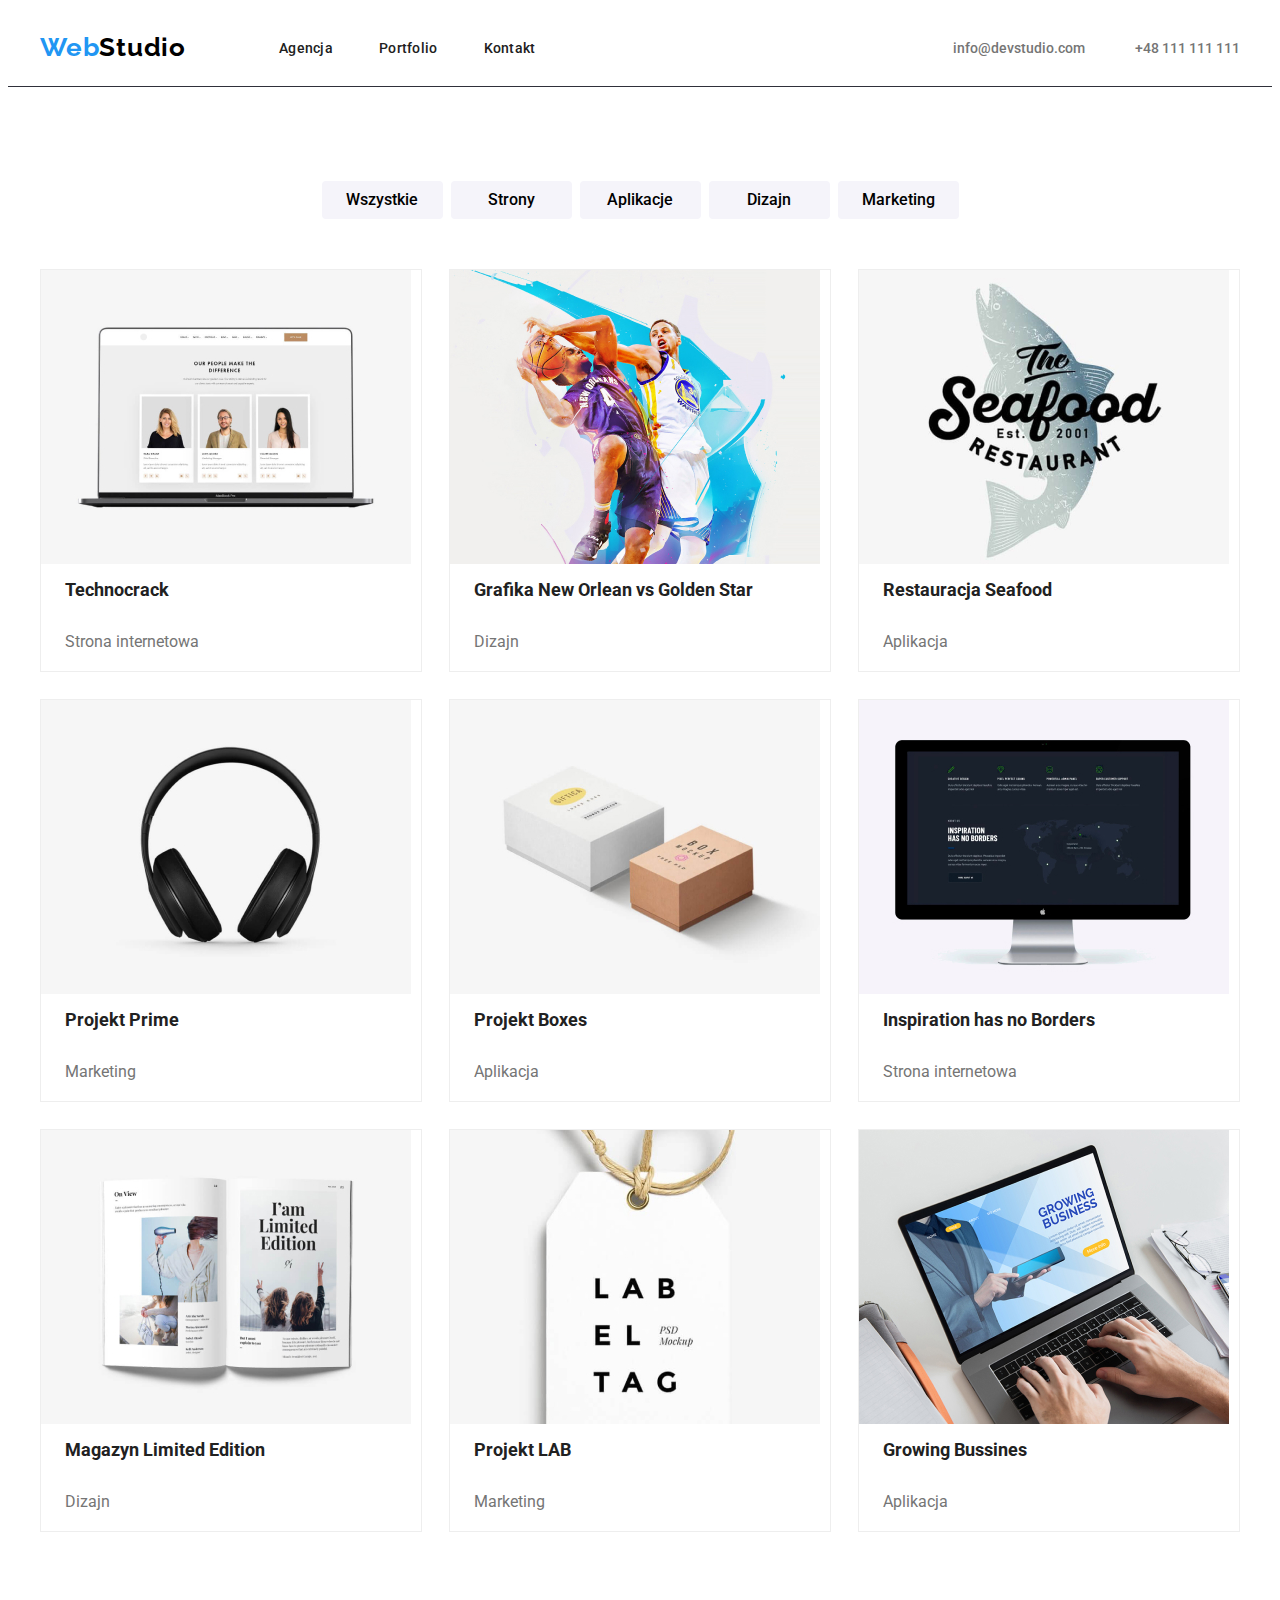
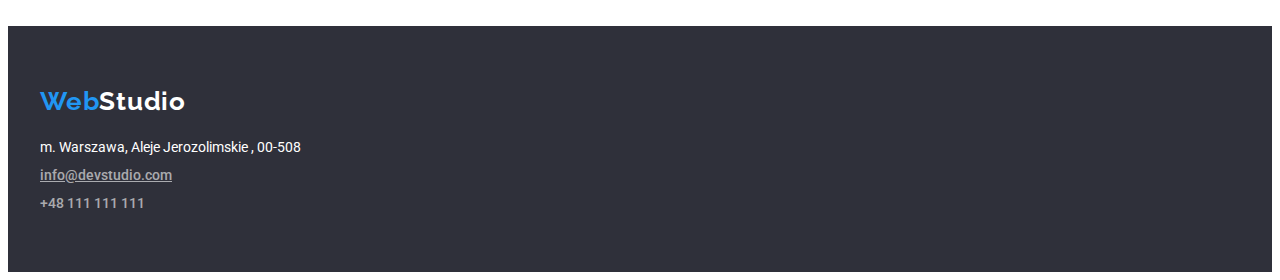
==== portfolio.html @ c71b0343 "init" ====
<!DOCTYPE html>
<html lang="pl">
    <head>
        <meta charset="UTF-8" />
        <meta http-equiv="X-UA-Compatible" content="IE=edge" />
        <meta name="viewport" content="width=device-width, initial-scale=1.0" />
        <link
            rel="stylesheet"
            href="https://cdnjs.cloudflare.com/ajax/libs/modern-normalize/1.1.0/modern-normalize.min.css"
            integrity="sha512-wpPYUAdjBVSE4KJnH1VR1HeZfpl1ub8YT/NKx4PuQ5NmX2tKuGu6U/JRp5y+Y8XG2tV+wKQpNHVUX03MfMFn9Q=="
            crossorigin="anonymous"
            referrerpolicy="no-referrer"
        />
        <link rel="stylesheet" href="./css/styles.css" />
        <link rel="preconnect" href="https://fonts.googleapis.com" />
        <link rel="preconnect" href="https://fonts.gstatic.com" crossorigin />
        <link
            href="https://fonts.googleapis.com/css2?family=Raleway:wght@700&family=Roboto:wght@400;500;700;900&display=swap"
            rel="stylesheet"
        />

        <title>Portfolio</title>
    </head>
    <body>
        <header class="header-wrapper">
            <div class="container">
                <nav>
                    <a class="logo" href="index.html"
                        ><span>Web</span
                        ><span class="logo-black">Studio</span></a
                    >
                    <ul class="navigation-list">
                        <li>
                            <a href="#">Agencja</a>
                        </li>
                        <li>
                            <a href="portfolio.html">Portfolio</a>
                        </li>
                        <li>
                            <a href="#">Kontakt</a>
                        </li>
                    </ul>
                </nav>
                <ul class="header-contact-list">
                    <li>
                        <a href="mailto:info@devstudio.com"
                            >info@devstudio.com</a
                        >
                    </li>
                    <li>
                        <a href="tel:48111111111">+48 111 111 111</a>
                    </li>
                </ul>
            </div>
        </header>
        <main class="section">
            <div class="container">
                <!--BUTTONS-->
                <ul class="category-selection">
                    <li>
                        <button class="category-select" type="button">
                            Wszystkie
                        </button>
                    </li>
                    <li>
                        <button class="category-select" type="button">
                            Strony
                        </button>
                    </li>
                    <li>
                        <button class="category-select" type="button">
                            Aplikacje
                        </button>
                    </li>
                    <li>
                        <button class="category-select" type="button">
                            Dizajn
                        </button>
                    </li>
                    <li>
                        <button class="category-select" type="button">
                            Marketing
                        </button>
                    </li>
                </ul>
                <!--CATEGORY/GALLERY-->
                <ul class="img-section-list">
                    <li class="img-item">
                        <img
                            src="img/website.jpg"
                            alt="Website project"
                            width="370"
                            height="294"
                        />
                        <span class="img-title">Technocrack</span>
                        <span class="img-description">Strona internetowa</span>
                    </li>
                    <li class="img-item">
                        <img
                            src="img/basketdesign.jpg"
                            alt="basketball match"
                            width="370"
                            height="294"
                        />
                        <span class="img-title"
                            >Grafika New Orlean vs Golden Star</span
                        >
                        <span class="img-description">Dizajn</span>
                    </li>
                    <li class="img-item">
                        <img
                            src="img/seafood.jpg"
                            alt="Seafood restaurant logo"
                            width="370"
                            height="294"
                        />
                        <span class="img-title">Restauracja Seafood</span>
                        <span class="img-description">Aplikacja</span>
                    </li>
                    <li class="img-item">
                        <img
                            src="img/headset.jpg"
                            alt="black headset"
                            width="370"
                            height="294"
                        />
                        <span class="img-title">Projekt Prime</span>
                        <span class="img-description">Marketing</span>
                    </li>
                    <li class="img-item">
                        <img
                            src="img/boxes.jpg"
                            alt="Two boxes"
                            width="370"
                            height="294"
                        />
                        <span class="img-title">Projekt Boxes</span>
                        <span class="img-description">Aplikacja</span>
                    </li>
                    <li class="img-item">
                        <img
                            src="img/websitemonitor.jpg"
                            alt="Website on monitor"
                            width="370"
                            height="294"
                        />
                        <span class="img-title"
                            >Inspiration has no Borders</span
                        >
                        <span class="img-description">Strona internetowa</span>
                    </li>
                    <li class="img-item">
                        <img
                            src="img/bookdesign.jpg"
                            alt="Book design"
                            width="370"
                            height="294"
                        />
                        <span class="img-title">Magazyn Limited Edition</span>
                        <span class="img-description">Dizajn</span>
                    </li>
                    <li class="img-item">
                        <img
                            src="img/label.jpg"
                            alt="White label"
                            width="370"
                            height="294"
                        />
                        <span class="img-title">Projekt LAB</span>
                        <span class="img-description">Marketing</span>
                    </li>
                    <li class="img-item">
                        <img
                            src="img/laptopapp.jpg"
                            alt="Application on laptop"
                            width="370"
                            height="294"
                        />
                        <span class="img-title">Growing Bussines</span>
                        <span class="img-description">Aplikacja</span>
                    </li>
                </ul>
            </div>
        </main>
        <!--FOOTER-->
        <footer class="footer-wrapper dark-bg">
            <div class="container">
                <a class="logo" href="./index.html"
                    ><span>Web</span><span class="logo-white">Studio</span></a
                >
                <address>
                    <ul class="contact-list-footer">
                        <li>
                            <a
                                class="contact-item-address"
                                href="https://goo.gl/maps/UKCzapCsmyYEoZtA6"
                                target="_blank"
                                >m. Warszawa, Aleje Jerozolimskie , 00-508</a
                            >
                        </li>
                        <li>
                            <a
                                class="footer-contact-item mail-underline"
                                href="mailto:info@devstudio.com"
                                >info@devstudio.com</a
                            >
                        </li>
                        <li>
                            <a
                                class="footer-contact-item"
                                href="tel:48111111111"
                                >+48 111 111 111</a
                            >
                        </li>
                    </ul>
                </address>
            </div>
        </footer>
    </body>
</html>
---- css/styles.css ----
:root {
    --grey-background: #212121;
    --white-background: #ffffff;
    --blue-text: #2196f3;
    --light-grey: #757575;
    --footer-grey: #2f303a;
    --logo-black: #000;
    --footer-contact-grey: rgba(255, 255, 255, 0.6);
    --button-background: #f5f4fa;
}
ul,
p,
h1,
h2,
h3,
h4 {
    margin: 0;
    padding: 0;
}
a {
    text-decoration: none;
}

ul {
    list-style: none;
}
body {
    font-family: 'Roboto', sans-serif;
}

.header-wrapper {
    display: flex;
    align-items: center;
    padding: 24px 0px 24px;
    border-bottom: var(--footer-grey) solid 0.01px;
}
.header-wrapper > .container {
    display: flex;
    justify-content: space-between;
}
.header-wrapper > .container > nav {
    display: flex;
    align-items: center;
    gap: 93px;
}
.header-wrapper > .container > nav > .navigation-list {
    display: flex;
    align-items: center;
    gap: 46px;
}
.header-wrapper > .container > .header-contact-list {
    display: flex;
    gap: 50px;
    align-items: center;
}
.container {
    width: 1200px;
    margin: 0 auto;
    padding: 0 15px;
}
.section {
    padding: 94px 0;
}
.top-header {
    display: flex;
    flex-direction: row;
    margin: 0px;
    border-bottom: #ececec;
    max-width: 1600px;
    max-height: 80px;
}

.navigation-list > li > a {
    color: var(--grey-background);
    text-decoration: none;
    font-weight: 500;
    font-size: 14px;
    line-height: 1.14;
    letter-spacing: 0.02em;
}
.navigation-list li a:hover,
.navigation-list li a:focus {
    color: var(--blue-text);
    cursor: pointer;
}
.header-contact-list li a {
    color: var(--light-grey);
    font-weight: 500;
    font-size: 14px;
    line-height: 1.14;
    font-style: normal;
}
.header-contact-list li a:hover,
.header-contact-list li a:focus {
    color: var(--blue-text);
}
.logo-black {
    color: var(--logo-black);
}
.logo-white {
    color: var(--white-background);
}
.logo {
    color: var(--blue-text);
    text-decoration: none;
    font-family: 'Raleway', sans-serif;
    font-weight: 700;
    font-size: 26px;
    line-height: 1.17;
    letter-spacing: 0.03em;
}
.dark-bg {
    background-color: var(--footer-grey);
}
.service > .container {
    display: flex;
    flex-direction: column;
    justify-content: center;
    align-items: center;
    gap: 30px;
}
.service h1 {
    color: var(--white-background);
    font-weight: 900;
    font-size: 44px;
    line-height: 1.36;
    text-align: center;
    padding: 200px;
    letter-spacing: 0.06em;
    font-style: normal;
    margin-top: 106px;
    padding: 0 252px;
}
.service button {
    color: var(--white-background);
    background-color: var(--blue-text);
    font-weight: 700;
    font-size: 16px;
    line-height: 1.87;
    width: 200px;
    height: 50px;
    box-shadow: 0px 4px 4px rgba(0, 0, 0, 0.15);
    border-radius: 4px;
    outline: none;
    border: none;
    cursor: pointer;
    margin-bottom: 106px;
}
.category-selection {
    color: var(--grey-background);
    display: flex;
    justify-content: center;
    padding-bottom: 50px;
    gap: 8px;
}
.category-select {
    background-color: var(--button-background);
    outline: none;
    border: none;
    border-radius: 4px;
    font-family: 'Roboto';
    font-weight: 500;
    font-size: 16px;
    line-height: 1.62;
    width: 121px;
    height: 38px;
}
.category-select:hover,
.category-select:focus {
    color: var(--white-background);
    background-color: var(--blue-text);
    box-shadow: 0px 3px 1px rgba(0, 0, 0, 0.1), 0px 1px 2px rgba(0, 0, 0, 0.08),
        0px 2px 2px rgba(0, 0, 0, 0.12);
    cursor: pointer;
}
.contact-list {
    list-style: none;
    display: flex;
    gap: 50px;
}
.contact-item {
    color: var(--light-grey);
    text-decoration: none;
    font-weight: 500;
    font-size: 14px;
    line-height: 1.14;
    font-style: normal;
}
.contact-item:hover,
.contact-item:focus {
    color: var(--blue-text);
}
.articles-list {
    list-style: none;
    gap: 30px;
    letter-spacing: 0.03em;
    display: flex;
    margin: 0px;
}
.articles-list h4 {
    color: var(--grey-background);
    font-weight: 700;
    font-size: 14px;
    line-height: 1.14;
}
.articles-list p {
    color: var(--light-grey);
    font-size: 14px;
    line-height: 1.71;
}
.jobs {
    margin-top: -94px;
}
.jobs > h2 {
    font-size: 36px;
    text-align: center;
}
.job-list {
    list-style: none;
    gap: 30px;
    white-space: pre-wrap;
    display: flex;
}
.team {
    background-color: #f5f4fa;
}
.team > h2 {
    font-size: 36px;
    text-align: center;
    padding-bottom: 50px;
}
.team-list {
    gap: 30px;
    display: flex;
    margin: 0 auto;
}
.team-list li {
    background: var(--white-background);
    box-shadow: 0px 1px 3px rgba(0, 0, 0, 0.12), 0px 1px 1px rgba(0, 0, 0, 0.14),
        0px 2px 1px rgba(0, 0, 0, 0.2);
    border-radius: 0px 0px 4px 4px;
    text-align: center;
}
.team-list span {
    display: block;
    margin: 20px;
}
.img-section-list {
    display: flex;
    flex-wrap: wrap;
    gap: 27px;
}
.img-section-list li {
    background: #ffffff;
    border: 1px solid #eeeeee;
}
.img-item {
    flex-basis: calc((100% - 60px) / 3);
}
.img-item span {
    display: block;
    padding: 4px 24px 20px;
}
.img-title {
    color: var(--grey-background);
    font-weight: 700;
    font-size: 18px;
    line-height: 2;
}
.img-description {
    color: var(--light-grey);
}

.contact-list-footer {
    display: flex;
    flex-direction: column;
    gap: 9px;
}

.contact-item-address {
    color: var(--white-background);
    text-decoration: none;
    font-size: 14px;
}
.footer-wrapper {
    padding: 60px 0;
}
.footer-wrapper > .container {
    display: flex;
    flex-direction: column;
    gap: 20px;
}
.footer-wrapper > .container > address {
    font-style: normal;
}
.footer-contact-item {
    color: var(--footer-contact-grey);
    text-decoration: none;
    font-weight: 500;
    font-size: 14px;
    line-height: 1.14;
    font-style: normal;
}
.footer-contact-item:hover,
.footer-contact-item:focus {
    color: var(--blue-text);
}
.mail-underline {
    text-decoration: underline;
}
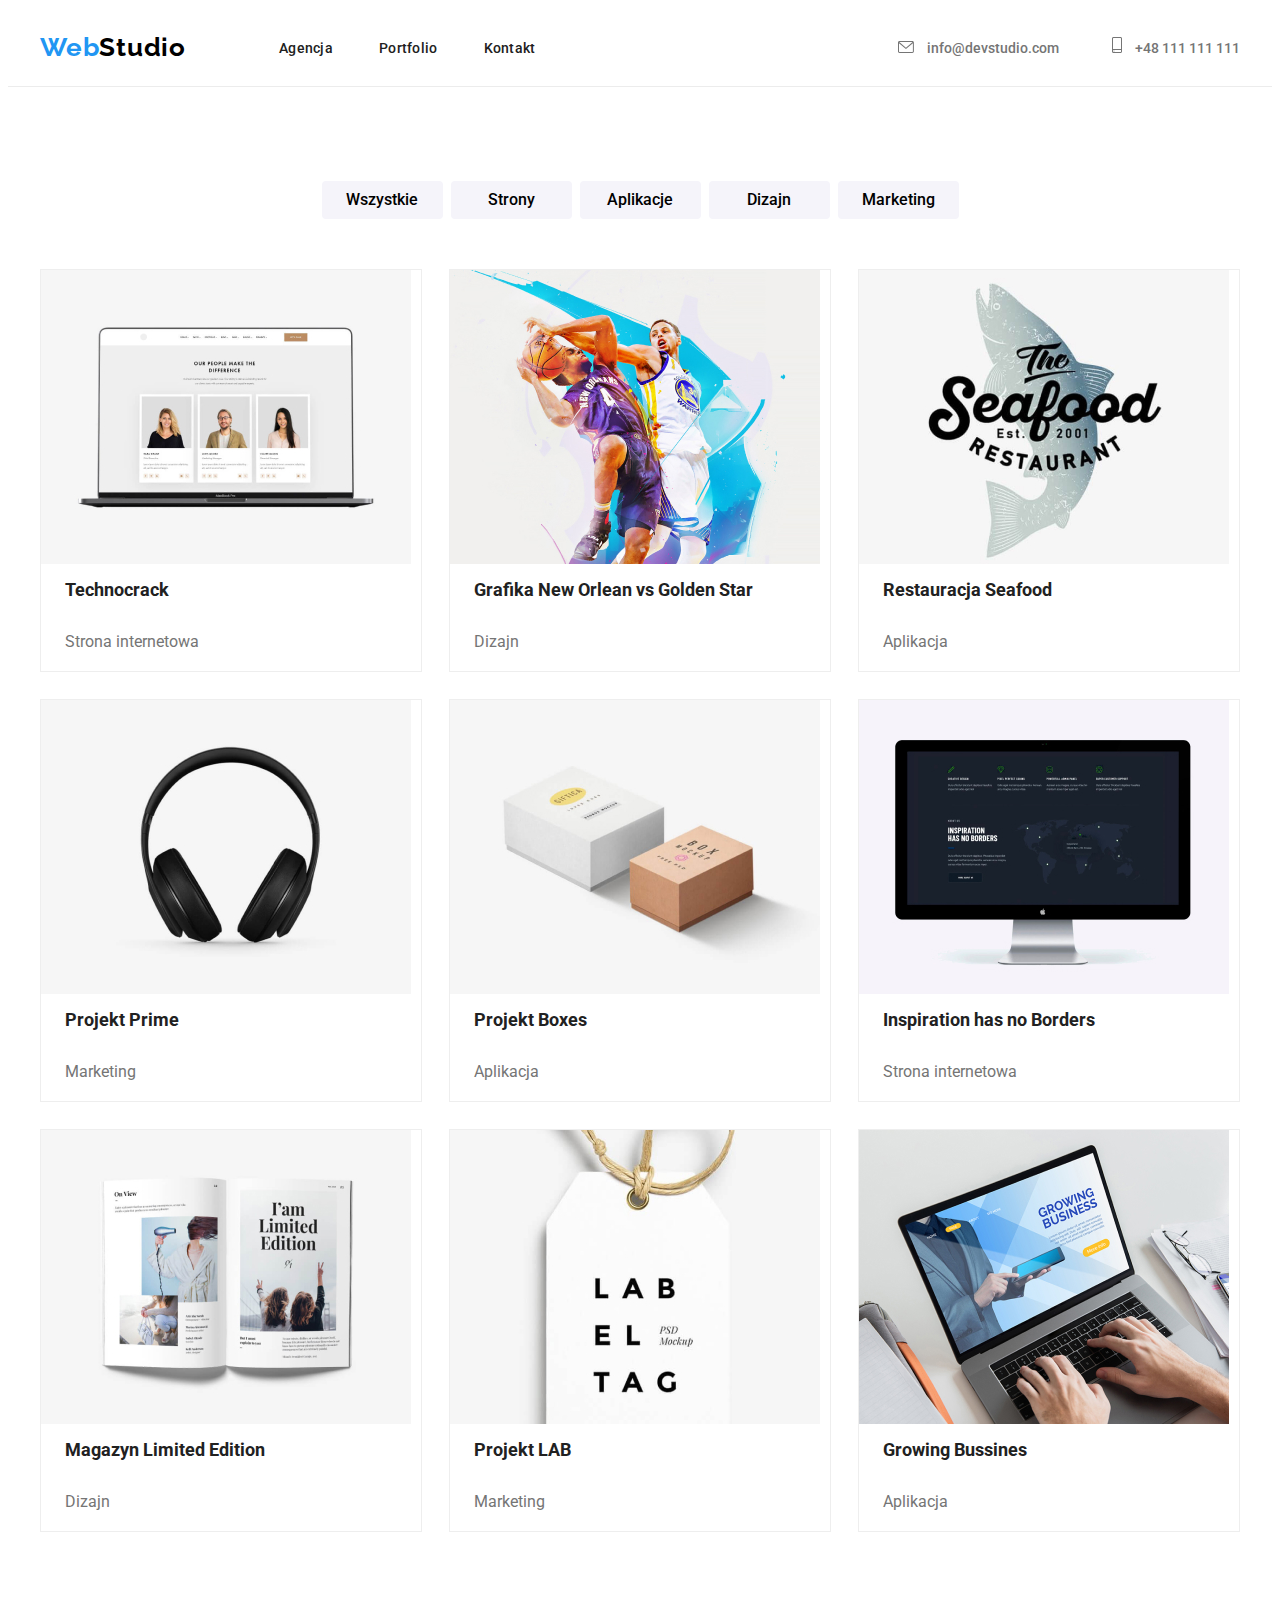
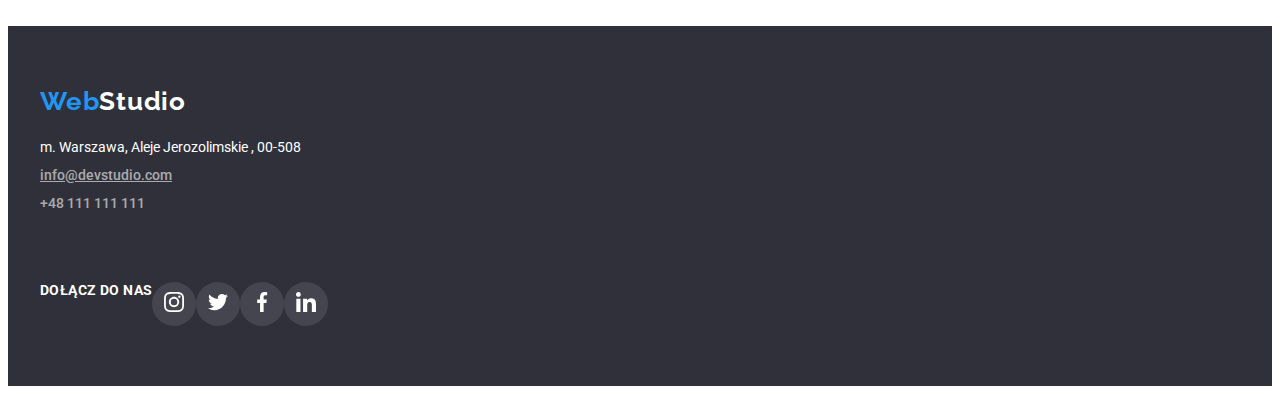
==== commit df1ded7b: "update 10.12.22" ====
--- a/portfolio.html
+++ b/portfolio.html
@@ -43,12 +43,24 @@
                 </nav>
                 <ul class="header-contact-list">
                     <li>
-                        <a href="mailto:info@devstudio.com"
-                            >info@devstudio.com</a
+                        <a href="mailto:info@devstudio.com">
+                            <svg width="16px" height="12px">
+                                <use
+                                    class="mail-icon"
+                                    href="./img/icons.svg#icon-mail"
+                                ></use>
+                            </svg>
+                            info@devstudio.com
+                        </a>
+                    </li>
+                    <li>
+                        <a href="tel:48111111111">
+                            <svg width="16px" height="16px">
+                                <use
+                                    href="./img/icons.svg#icon-smartphone"
+                                ></use></svg
+                            >+48 111 111 111</a
                         >
-                    </li>
-                    <li>
-                        <a href="tel:48111111111">+48 111 111 111</a>
                     </li>
                 </ul>
             </div>
@@ -213,6 +225,41 @@
                             >
                         </li>
                     </ul>
+                    <ul class="social-footer">
+                        <h2>Dołącz do nas</h2>
+                        <li>
+                            <a href="https://www.instagram.com/">
+                                <svg class="team-social-icon">
+                                    <use
+                                        href="img/icons.svg#icon-instagram"
+                                    ></use></svg
+                            ></a>
+                        </li>
+                        <li>
+                            <a href="https://twitter.com/">
+                                <svg>
+                                    <use
+                                        href="img/icons.svg#icon-twitter"
+                                    ></use></svg
+                            ></a>
+                        </li>
+                        <li>
+                            <a href="https://www.facebook.com/">
+                                <svg>
+                                    <use
+                                        href="img/icons.svg#icon-facebook"
+                                    ></use></svg
+                            ></a>
+                        </li>
+                        <li>
+                            <a href="https://www.linkedin.com/">
+                                <svg class="team-social-icon">
+                                    <use
+                                        href="img/icons.svg#icon-linkedin"
+                                    ></use></svg
+                            ></a>
+                        </li>
+                    </ul>
                 </address>
             </div>
         </footer>
--- a/css/styles.css
+++ b/css/styles.css
@@ -32,7 +32,8 @@
     display: flex;
     align-items: center;
     padding: 24px 0px 24px;
-    border-bottom: var(--footer-grey) solid 0.01px;
+    border-bottom:rgba(236, 236, 236, 1);
+    border-bottom: 1px solid #ececec;
 }
 .header-wrapper > .container {
     display: flex;
@@ -53,11 +54,13 @@
     gap: 50px;
     align-items: center;
 }
+
 .container {
     width: 1200px;
     margin: 0 auto;
     padding: 0 15px;
 }
+
 .section {
     padding: 94px 0;
 }
@@ -94,6 +97,13 @@
 .header-contact-list li a:focus {
     color: var(--blue-text);
 }
+.header-contact-list li a:hover > svg {
+    fill: var(--blue-text);
+}
+.header-contact-list svg {
+    fill: var(--light-grey);
+    margin-right: 10px;
+}
 .logo-black {
     color: var(--logo-black);
 }
@@ -108,6 +118,9 @@
     font-size: 26px;
     line-height: 1.17;
     letter-spacing: 0.03em;
+}
+.main-bg {
+    background-image: url(../img/Img.jpg);
 }
 .dark-bg {
     background-color: var(--footer-grey);
@@ -190,18 +203,32 @@
 .contact-item:focus {
     color: var(--blue-text);
 }
+
+.articles-list span {
+    width: 65.32px;
+    height: 70px;
+    display: flex;
+    margin-bottom: 55px;
+    gap: 30px;
+    justify-content: center;
+    align-items: center;
+    margin-left: 100px;
+    margin-right: 100px;
+}
 .articles-list {
     list-style: none;
     gap: 30px;
     letter-spacing: 0.03em;
     display: flex;
-    margin: 0px;
+    margin: 30px 0px;
 }
 .articles-list h4 {
     color: var(--grey-background);
     font-weight: 700;
     font-size: 14px;
     line-height: 1.14;
+    margin-top: 30px;
+    margin-bottom: 10px;
 }
 .articles-list p {
     color: var(--light-grey);
@@ -224,7 +251,7 @@
 .team {
     background-color: #f5f4fa;
 }
-.team > h2 {
+.team > .container > h2 {
     font-size: 36px;
     text-align: center;
     padding-bottom: 50px;
@@ -245,6 +272,67 @@
     display: block;
     margin: 20px;
 }
+.team-social ul {
+    display: flex;
+}
+.team-social li {
+    background-color: #ffffff;
+    border-radius: 50%;
+    gap: 10px;
+    justify-content: center;
+    display: flex;
+    width: 44px;
+    height: 44px;
+    align-items: center;
+    margin-left: 32px;
+    margin-right: 32px;
+    margin-bottom: 30px;
+}
+.team-social svg {
+    width: 20px;
+    height: 20px;
+}
+.team svg {
+    fill: #afb1b8;
+}
+
+.team-social > li:hover {
+    background-color: rgba(33, 150, 243, 1);
+    border-radius: 50%;
+}
+.team-social > li:hover > a > svg {
+    fill: #ffffff;
+}
+.team-social:focus,
+.clients h2 {
+    font-size: 36px;
+    text-align: center;
+    padding-bottom: 50px;
+}
+.clients-list {
+    gap: 30px;
+    display: flex;
+    margin: 0 auto;
+    width: 170px;
+    height: 92px;
+    justify-content: center;
+    align-items: center;
+}
+.clients-list li {
+    border: 1px solid #afb1b8;
+    border-radius: 4px;
+}
+.clients svg {
+    width: 170px;
+    height: 92px;
+}
+.client-icon {
+    fill: #afb1b8;
+}
+.client-icon:hover {
+    fill: #2196f3;
+}
+.client-icon:focus,
 .img-section-list {
     display: flex;
     flex-wrap: wrap;
@@ -260,6 +348,11 @@
 .img-item span {
     display: block;
     padding: 4px 24px 20px;
+}
+.img-item:hover,
+.img-item:focus {
+    box-shadow: 0px 1px 3px rgba(0, 0, 0, 0.12), 0px 1px 1px rgba(0, 0, 0, 0.14),
+        0px 2px 1px rgba(0, 0, 0, 0.2);
 }
 .img-title {
     color: var(--grey-background);
@@ -308,3 +401,44 @@
 .mail-underline {
     text-decoration: underline;
 }
+
+.social-footer {
+    display: flex;
+}
+.social-footer li {
+    background-color: rgba(255, 255, 255, 0.1);
+    border-radius: 50%;
+    gap: 10px;
+    justify-content: center;
+    display: flex;
+    width: 44px;
+    height: 44px;
+    align-items: center;
+    display: flex;
+}
+.social-footer h2 {
+    font-weight: 700;
+    font-size: 14px;
+    line-height: 16px;
+    letter-spacing: 0.03em;
+    text-transform: uppercase;
+    color: #ffffff;
+}
+.social-footer svg {
+    width: 20px;
+    height: 20px;
+    fill: #ffffff;
+    margin: 10px;
+}
+.social-footer li:hover {
+    background-color: #2196f3;
+}
+.social-footer li:hover > svg {
+    fill: #ffffff;
+}
+address {
+    display: flex;
+    flex-direction: column;
+
+    gap: 70px;
+}
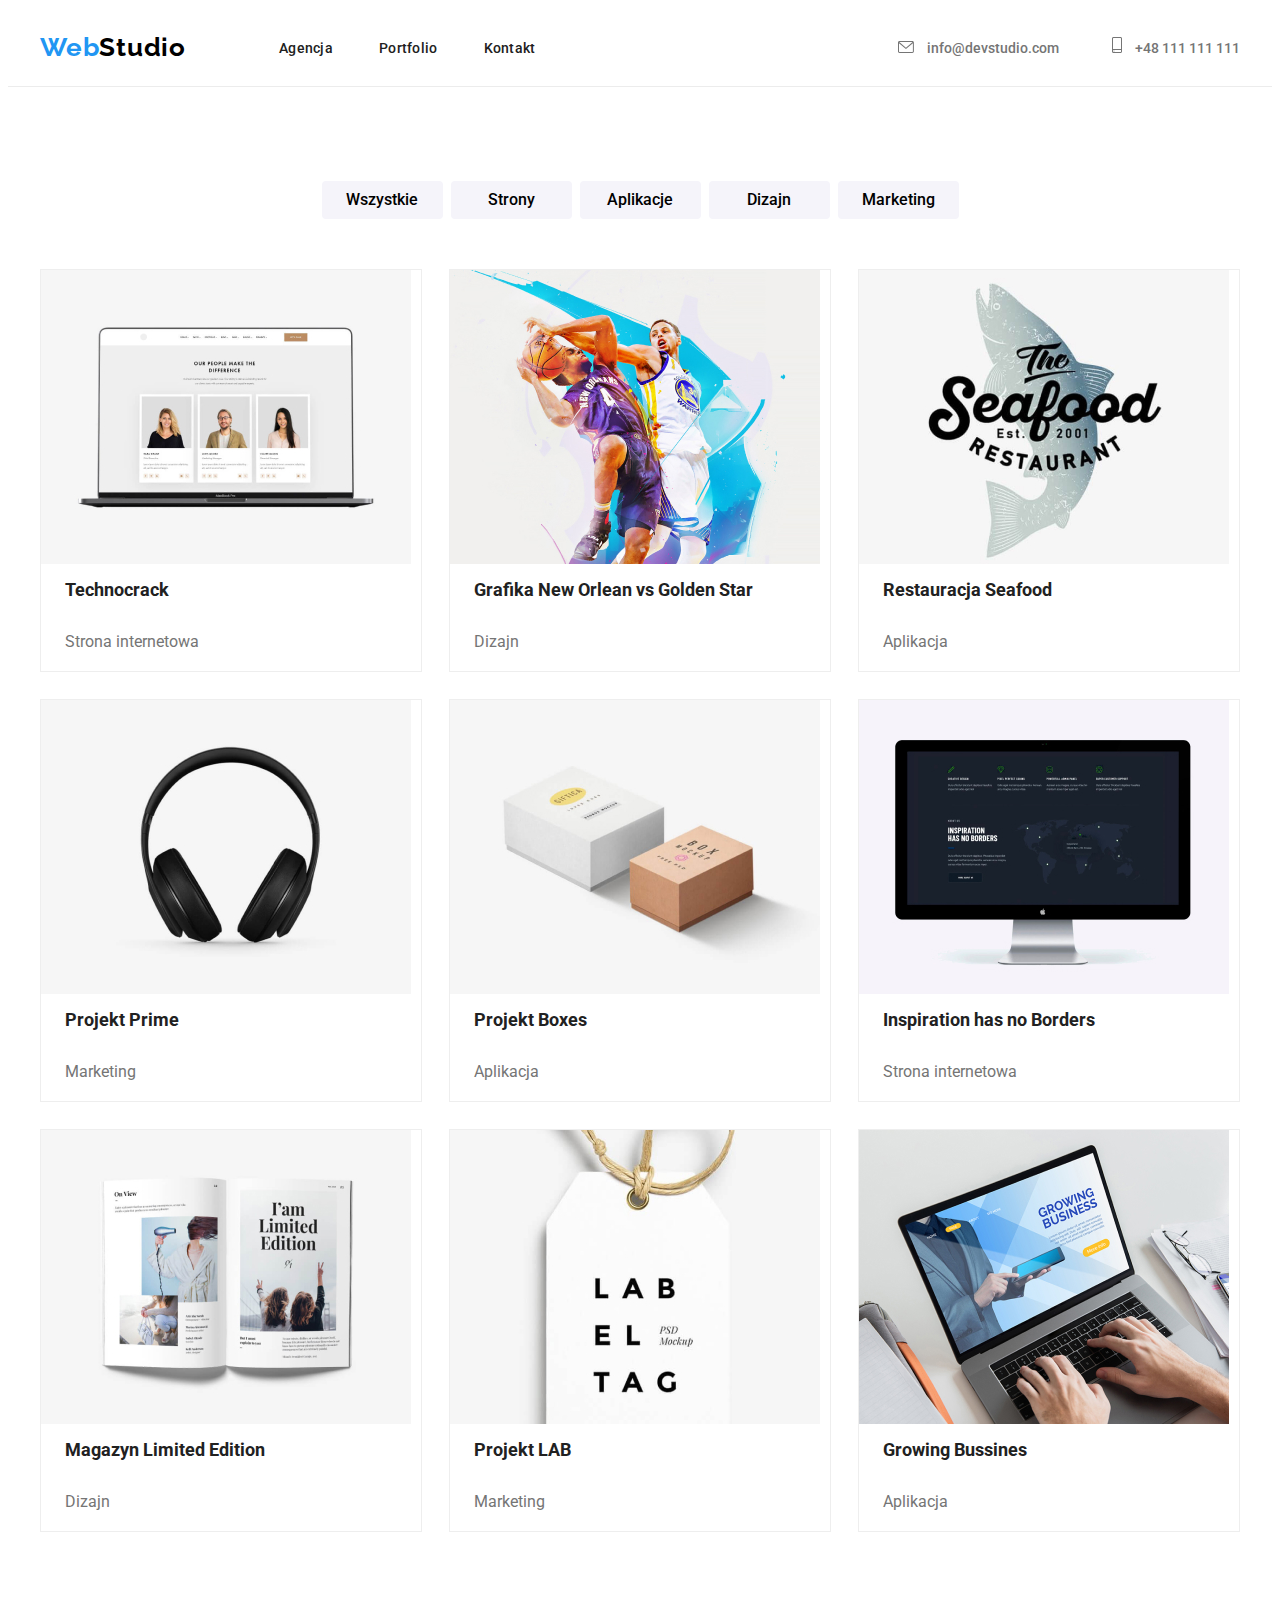
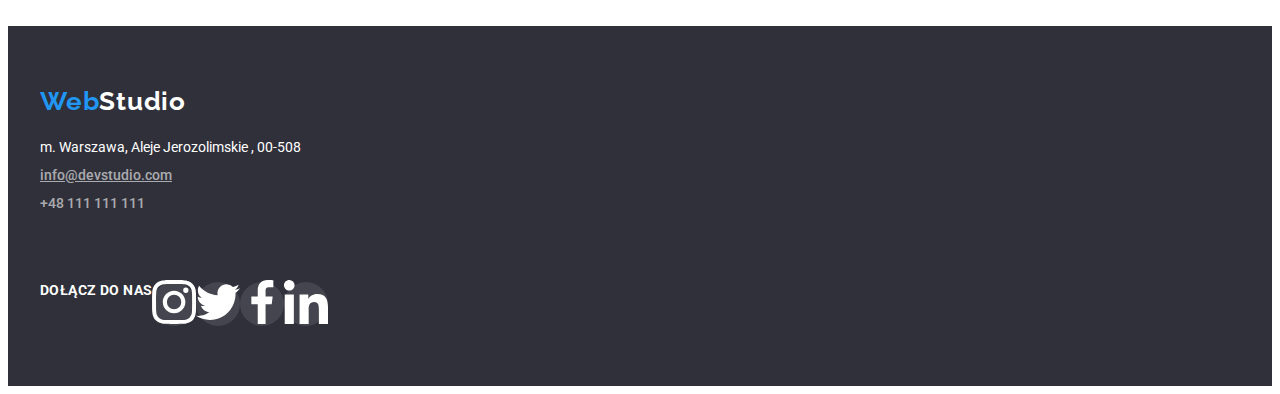
==== commit 205fcbd6: "Update 10.12.2022 12:10" ====
--- a/portfolio.html
+++ b/portfolio.html
@@ -229,7 +229,7 @@
                         <h2>Dołącz do nas</h2>
                         <li>
                             <a href="https://www.instagram.com/">
-                                <svg class="team-social-icon">
+                                <svg width="44px" height="44px">
                                     <use
                                         href="img/icons.svg#icon-instagram"
                                     ></use></svg
@@ -237,7 +237,7 @@
                         </li>
                         <li>
                             <a href="https://twitter.com/">
-                                <svg>
+                                <svg width="44px" height="44px">
                                     <use
                                         href="img/icons.svg#icon-twitter"
                                     ></use></svg
@@ -245,7 +245,7 @@
                         </li>
                         <li>
                             <a href="https://www.facebook.com/">
-                                <svg>
+                                <svg width="44px" height="44px">
                                     <use
                                         href="img/icons.svg#icon-facebook"
                                     ></use></svg
@@ -253,7 +253,7 @@
                         </li>
                         <li>
                             <a href="https://www.linkedin.com/">
-                                <svg class="team-social-icon">
+                                <svg width="44px" height="44px">
                                     <use
                                         href="img/icons.svg#icon-linkedin"
                                     ></use></svg
--- a/css/styles.css
+++ b/css/styles.css
@@ -274,6 +274,7 @@
 }
 .team-social ul {
     display: flex;
+    flex-direction: row;
 }
 .team-social li {
     background-color: #ffffff;
@@ -284,14 +285,11 @@
     width: 44px;
     height: 44px;
     align-items: center;
-    margin-left: 32px;
+    /* margin-left: 32px;
     margin-right: 32px;
-    margin-bottom: 30px;
-}
-.team-social svg {
-    width: 20px;
-    height: 20px;
-}
+    margin-bottom: 30px; */
+}
+
 .team svg {
     fill: #afb1b8;
 }
@@ -425,8 +423,6 @@
     color: #ffffff;
 }
 .social-footer svg {
-    width: 20px;
-    height: 20px;
     fill: #ffffff;
     margin: 10px;
 }
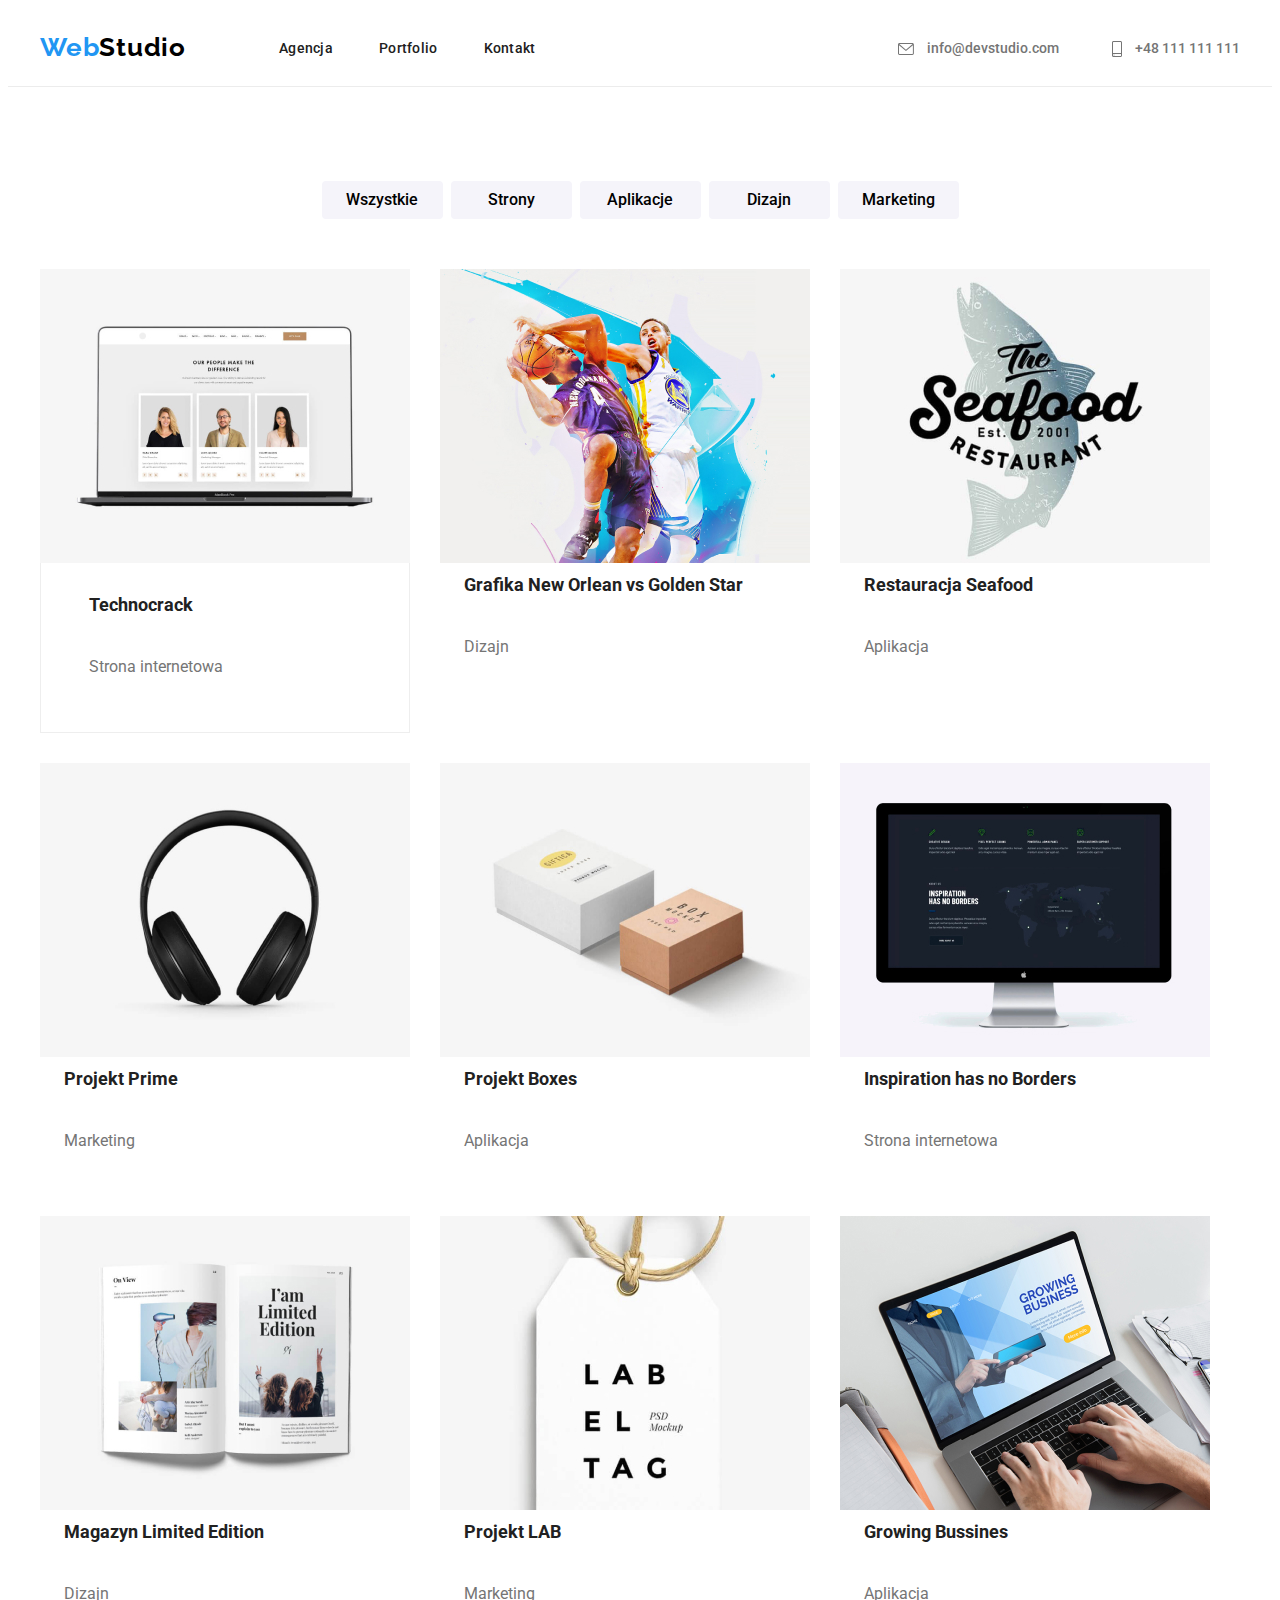
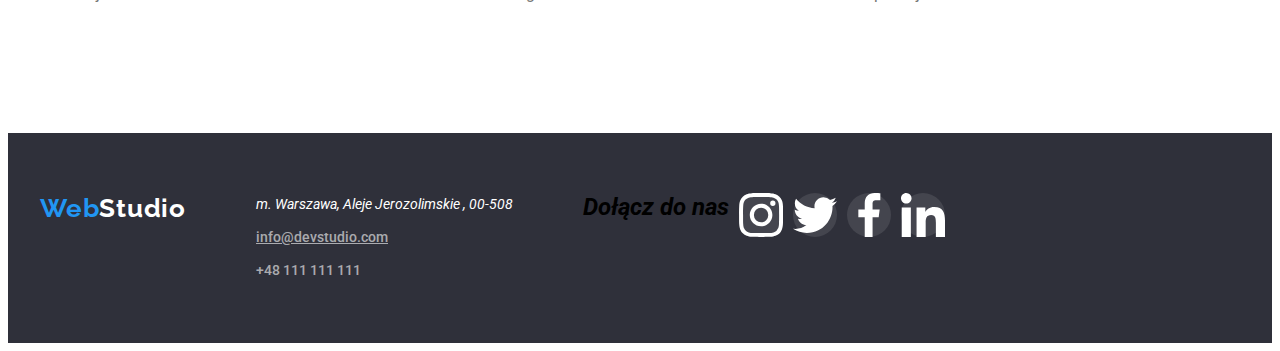
==== commit 901f6b4a: "Pierwsze poprawki" ====
--- a/portfolio.html
+++ b/portfolio.html
@@ -104,8 +104,12 @@
                             width="370"
                             height="294"
                         />
-                        <span class="img-title">Technocrack</span>
-                        <span class="img-description">Strona internetowa</span>
+                        <div>
+                            <span class="img-title">Technocrack</span>
+                            <span class="img-description"
+                                >Strona internetowa</span
+                            >
+                        </div>
                     </li>
                     <li class="img-item">
                         <img
--- a/css/styles.css
+++ b/css/styles.css
@@ -24,6 +24,11 @@
 ul {
     list-style: none;
 }
+svg,
+img {
+    vertical-align: middle;
+}
+
 body {
     font-family: 'Roboto', sans-serif;
 }
@@ -32,7 +37,7 @@
     display: flex;
     align-items: center;
     padding: 24px 0px 24px;
-    border-bottom:rgba(236, 236, 236, 1);
+    border-bottom: rgba(236, 236, 236, 1);
     border-bottom: 1px solid #ececec;
 }
 .header-wrapper > .container {
@@ -261,33 +266,27 @@
     display: flex;
     margin: 0 auto;
 }
-.team-list li {
+.team-list > li {
     background: var(--white-background);
     box-shadow: 0px 1px 3px rgba(0, 0, 0, 0.12), 0px 1px 1px rgba(0, 0, 0, 0.14),
         0px 2px 1px rgba(0, 0, 0, 0.2);
     border-radius: 0px 0px 4px 4px;
     text-align: center;
 }
-.team-list span {
-    display: block;
-    margin: 20px;
-}
-.team-social ul {
-    display: flex;
-    flex-direction: row;
+
+.team-social {
+    display: flex;
+    gap: 10px;
+    justify-content: center;
 }
 .team-social li {
     background-color: #ffffff;
-    border-radius: 50%;
-    gap: 10px;
-    justify-content: center;
-    display: flex;
     width: 44px;
     height: 44px;
-    align-items: center;
-    /* margin-left: 32px;
-    margin-right: 32px;
-    margin-bottom: 30px; */
+    display: flex;
+    align-items: center;
+    justify-content: center;
+    border-radius: 50%;
 }
 
 .team svg {
@@ -296,7 +295,6 @@
 
 .team-social > li:hover {
     background-color: rgba(33, 150, 243, 1);
-    border-radius: 50%;
 }
 .team-social > li:hover > a > svg {
     fill: #ffffff;
@@ -310,38 +308,41 @@
 .clients-list {
     gap: 30px;
     display: flex;
-    margin: 0 auto;
-    width: 170px;
-    height: 92px;
-    justify-content: center;
-    align-items: center;
 }
 .clients-list li {
     border: 1px solid #afb1b8;
     border-radius: 4px;
-}
-.clients svg {
     width: 170px;
     height: 92px;
+    display: flex;
+    justify-content: center;
+    align-items: center;
+}
+.clients-list > li:hover, 
+.clients-list > li:focus {
+    border-color: var(--blue-text);
 }
 .client-icon {
     fill: #afb1b8;
 }
-.client-icon:hover {
-    fill: #2196f3;
-}
-.client-icon:focus,
+.clients-list > li:hover > .client-icon,
+.clients-list > li:focus > .client-icon {
+    fill: var(--blue-text);
+}
+
 .img-section-list {
     display: flex;
     flex-wrap: wrap;
-    gap: 27px;
+    gap: 30px;
 }
 .img-section-list li {
     background: #ffffff;
-    border: 1px solid #eeeeee;
-}
-.img-item {
-    flex-basis: calc((100% - 60px) / 3);
+    /* border: 1px solid #eeeeee; */
+}
+.img-item > div {
+ border: 1px solid #eeeeee;
+ border-top: none;
+ padding: 20px 0 20px 24px;
 }
 .img-item span {
     display: block;
@@ -351,15 +352,22 @@
 .img-item:focus {
     box-shadow: 0px 1px 3px rgba(0, 0, 0, 0.12), 0px 1px 1px rgba(0, 0, 0, 0.14),
         0px 2px 1px rgba(0, 0, 0, 0.2);
+}
+.img-info {
+    padding: 30px 0;
 }
 .img-title {
     color: var(--grey-background);
     font-weight: 700;
     font-size: 18px;
     line-height: 2;
+    margin-bottom: 10px;
+    display: block;
 }
 .img-description {
     color: var(--light-grey);
+    margin-bottom: 16px;
+    display: block;
 }
 
 .contact-list-footer {
@@ -372,24 +380,25 @@
     color: var(--white-background);
     text-decoration: none;
     font-size: 14px;
+    line-height: 1.71;
 }
 .footer-wrapper {
     padding: 60px 0;
 }
 .footer-wrapper > .container {
     display: flex;
-    flex-direction: column;
-    gap: 20px;
-}
-.footer-wrapper > .container > address {
+    gap: 70px;
+}
+.footer-wrapper > .container > .address-content > address {
     font-style: normal;
+    margin-top: 20px;
 }
 .footer-contact-item {
     color: var(--footer-contact-grey);
     text-decoration: none;
     font-weight: 500;
     font-size: 14px;
-    line-height: 1.14;
+    line-height: 1.71;
     font-style: normal;
 }
 .footer-contact-item:hover,
@@ -402,39 +411,40 @@
 
 .social-footer {
     display: flex;
-}
-.social-footer li {
+    gap: 10px;
+}
+.social-footer li > a {
+    width: 44px;
+    height: 44px;
     background-color: rgba(255, 255, 255, 0.1);
     border-radius: 50%;
-    gap: 10px;
-    justify-content: center;
-    display: flex;
-    width: 44px;
-    height: 44px;
-    align-items: center;
-    display: flex;
-}
-.social-footer h2 {
+    display: flex;
+    justify-content: center;
+    align-items: center;
+}
+.social-content h2 {
     font-weight: 700;
     font-size: 14px;
     line-height: 16px;
     letter-spacing: 0.03em;
     text-transform: uppercase;
     color: #ffffff;
+    margin: 12px 0 20px;
 }
 .social-footer svg {
     fill: #ffffff;
-    margin: 10px;
-}
-.social-footer li:hover {
+}
+.social-footer > li > a:hover,
+.social-footer > li > a:focus {
     background-color: #2196f3;
 }
-.social-footer li:hover > svg {
+.social-footer > li > a:hover > svg,
+.social-footer > li > a:focus > svg {
     fill: #ffffff;
 }
+
 address {
     display: flex;
-    flex-direction: column;
-
     gap: 70px;
-}
+    flex-wrap: wrap;
+}
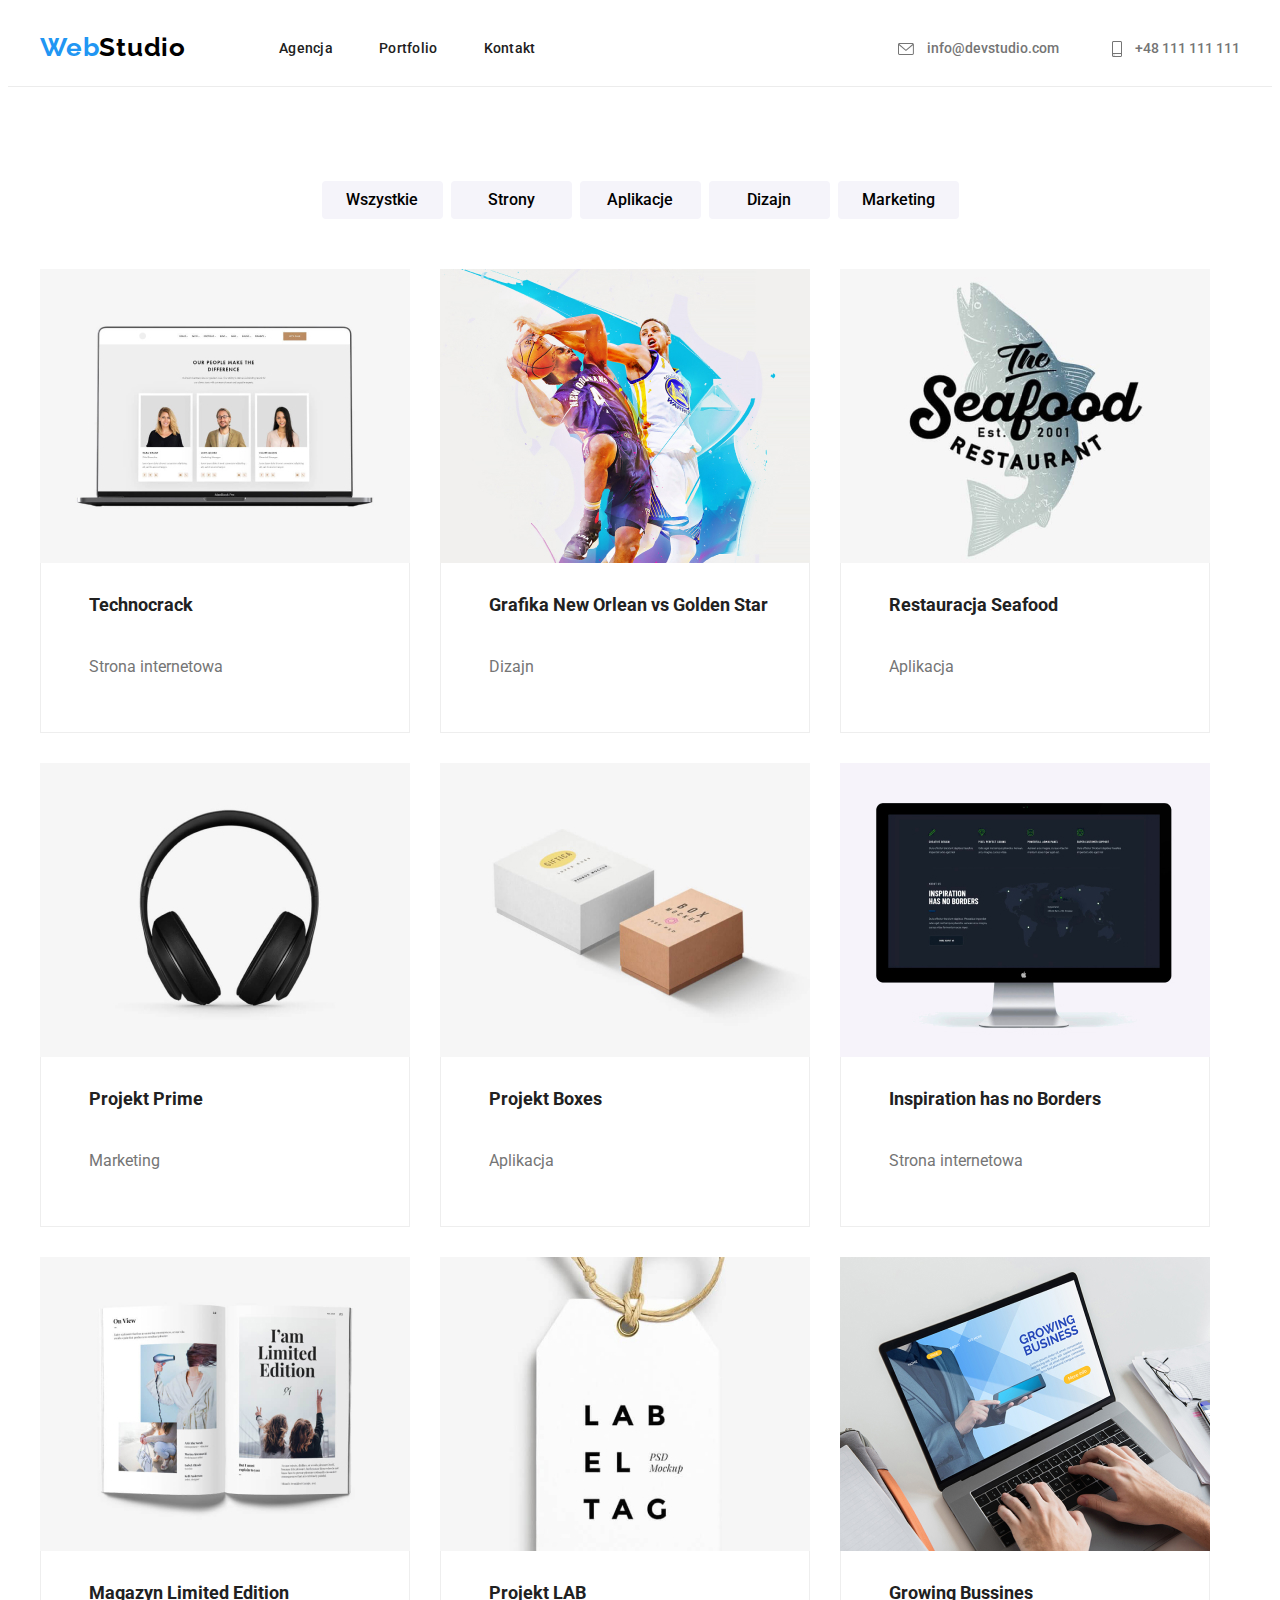
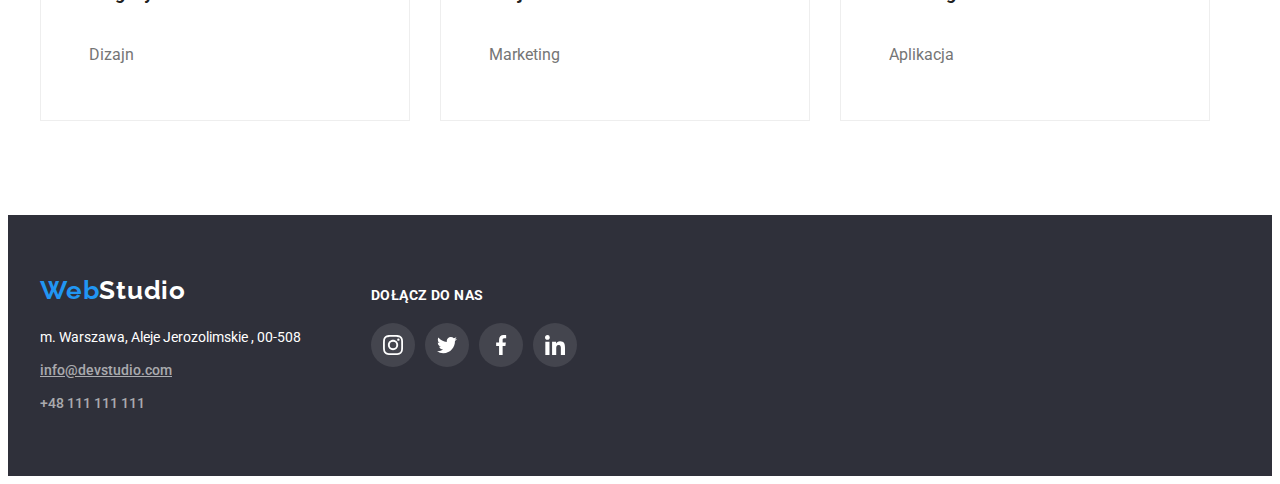
==== commit 30e14f2b: "Update 10/12/2022 g. 17:10" ====
--- a/portfolio.html
+++ b/portfolio.html
@@ -118,10 +118,12 @@
                             width="370"
                             height="294"
                         />
-                        <span class="img-title"
-                            >Grafika New Orlean vs Golden Star</span
-                        >
-                        <span class="img-description">Dizajn</span>
+                        <div>
+                            <span class="img-title"
+                                >Grafika New Orlean vs Golden Star</span
+                            >
+                            <span class="img-description">Dizajn</span>
+                        </div>
                     </li>
                     <li class="img-item">
                         <img
@@ -130,8 +132,10 @@
                             width="370"
                             height="294"
                         />
-                        <span class="img-title">Restauracja Seafood</span>
-                        <span class="img-description">Aplikacja</span>
+                        <div>
+                            <span class="img-title">Restauracja Seafood</span>
+                            <span class="img-description">Aplikacja</span>
+                        </div>
                     </li>
                     <li class="img-item">
                         <img
@@ -140,8 +144,10 @@
                             width="370"
                             height="294"
                         />
-                        <span class="img-title">Projekt Prime</span>
-                        <span class="img-description">Marketing</span>
+                        <div>
+                            <span class="img-title">Projekt Prime</span>
+                            <span class="img-description">Marketing</span>
+                        </div>
                     </li>
                     <li class="img-item">
                         <img
@@ -150,8 +156,10 @@
                             width="370"
                             height="294"
                         />
-                        <span class="img-title">Projekt Boxes</span>
-                        <span class="img-description">Aplikacja</span>
+                        <div>
+                            <span class="img-title">Projekt Boxes</span>
+                            <span class="img-description">Aplikacja</span>
+                        </div>
                     </li>
                     <li class="img-item">
                         <img
@@ -160,10 +168,14 @@
                             width="370"
                             height="294"
                         />
-                        <span class="img-title"
-                            >Inspiration has no Borders</span
-                        >
-                        <span class="img-description">Strona internetowa</span>
+                        <div>
+                            <span class="img-title"
+                                >Inspiration has no Borders</span
+                            >
+                            <span class="img-description"
+                                >Strona internetowa</span
+                            >
+                        </div>
                     </li>
                     <li class="img-item">
                         <img
@@ -172,8 +184,12 @@
                             width="370"
                             height="294"
                         />
-                        <span class="img-title">Magazyn Limited Edition</span>
-                        <span class="img-description">Dizajn</span>
+                        <div>
+                            <span class="img-title"
+                                >Magazyn Limited Edition</span
+                            >
+                            <span class="img-description">Dizajn</span>
+                        </div>
                     </li>
                     <li class="img-item">
                         <img
@@ -182,8 +198,10 @@
                             width="370"
                             height="294"
                         />
-                        <span class="img-title">Projekt LAB</span>
-                        <span class="img-description">Marketing</span>
+                        <div>
+                            <span class="img-title">Projekt LAB</span>
+                            <span class="img-description">Marketing</span>
+                        </div>
                     </li>
                     <li class="img-item">
                         <img
@@ -192,79 +210,86 @@
                             width="370"
                             height="294"
                         />
-                        <span class="img-title">Growing Bussines</span>
-                        <span class="img-description">Aplikacja</span>
+                        <div>
+                            <span class="img-title">Growing Bussines</span>
+                            <span class="img-description">Aplikacja</span>
+                        </div>
                     </li>
                 </ul>
             </div>
         </main>
-        <!--FOOTER-->
         <footer class="footer-wrapper dark-bg">
             <div class="container">
-                <a class="logo" href="./index.html"
-                    ><span>Web</span><span class="logo-white">Studio</span></a
-                >
-                <address>
-                    <ul class="contact-list-footer">
-                        <li>
-                            <a
-                                class="contact-item-address"
-                                href="https://goo.gl/maps/UKCzapCsmyYEoZtA6"
-                                target="_blank"
-                                >m. Warszawa, Aleje Jerozolimskie , 00-508</a
-                            >
-                        </li>
-                        <li>
-                            <a
-                                class="footer-contact-item mail-underline"
-                                href="mailto:info@devstudio.com"
-                                >info@devstudio.com</a
-                            >
-                        </li>
-                        <li>
-                            <a
-                                class="footer-contact-item"
-                                href="tel:48111111111"
-                                >+48 111 111 111</a
-                            >
+                <div class="address-content">
+                    <a class="logo" href="./index.html"
+                        ><span>Web</span
+                        ><span class="logo-white">Studio</span></a
+                    >
+                    <address class="inline">
+                        <ul class="contact-list-footer">
+                            <li>
+                                <a
+                                    class="contact-item-address"
+                                    href="https://goo.gl/maps/UKCzapCsmyYEoZtA6"
+                                    target="_blank"
+                                    >m. Warszawa, Aleje Jerozolimskie ,
+                                    00-508</a
+                                >
+                            </li>
+                            <li>
+                                <a
+                                    class="footer-contact-item mail-underline"
+                                    href="mailto:info@devstudio.com"
+                                    >info@devstudio.com</a
+                                >
+                            </li>
+                            <li>
+                                <a
+                                    class="footer-contact-item"
+                                    href="tel:48111111111"
+                                    >+48 111 111 111</a
+                                >
+                            </li>
+                        </ul>
+                    </address>
+                </div>
+                <div class="social-content">
+                    <h2>Dołącz do nas</h2>
+                    <ul class="social-footer">
+                        <li>
+                            <a href="https://www.instagram.com/">
+                                <svg width="20" height="20">
+                                    <use
+                                        href="img/icons.svg#icon-instagram"
+                                    ></use></svg
+                            ></a>
+                        </li>
+                        <li>
+                            <a href="https://twitter.com/">
+                                <svg width="20" height="20">
+                                    <use
+                                        href="img/icons.svg#icon-twitter"
+                                    ></use></svg
+                            ></a>
+                        </li>
+                        <li>
+                            <a href="https://www.facebook.com/">
+                                <svg width="20" height="20">
+                                    <use
+                                        href="img/icons.svg#icon-facebook"
+                                    ></use></svg
+                            ></a>
+                        </li>
+                        <li>
+                            <a href="https://www.linkedin.com/">
+                                <svg width="20px" height="20px">
+                                    <use
+                                        href="img/icons.svg#icon-linkedin"
+                                    ></use></svg
+                            ></a>
                         </li>
                     </ul>
-                    <ul class="social-footer">
-                        <h2>Dołącz do nas</h2>
-                        <li>
-                            <a href="https://www.instagram.com/">
-                                <svg width="44px" height="44px">
-                                    <use
-                                        href="img/icons.svg#icon-instagram"
-                                    ></use></svg
-                            ></a>
-                        </li>
-                        <li>
-                            <a href="https://twitter.com/">
-                                <svg width="44px" height="44px">
-                                    <use
-                                        href="img/icons.svg#icon-twitter"
-                                    ></use></svg
-                            ></a>
-                        </li>
-                        <li>
-                            <a href="https://www.facebook.com/">
-                                <svg width="44px" height="44px">
-                                    <use
-                                        href="img/icons.svg#icon-facebook"
-                                    ></use></svg
-                            ></a>
-                        </li>
-                        <li>
-                            <a href="https://www.linkedin.com/">
-                                <svg width="44px" height="44px">
-                                    <use
-                                        href="img/icons.svg#icon-linkedin"
-                                    ></use></svg
-                            ></a>
-                        </li>
-                    </ul>
-                </address>
+                </div>
             </div>
         </footer>
     </body>
--- a/css/styles.css
+++ b/css/styles.css
@@ -86,8 +86,8 @@
     line-height: 1.14;
     letter-spacing: 0.02em;
 }
-.navigation-list li a:hover,
-.navigation-list li a:focus {
+.navigation-list > li > a:hover,
+.navigation-list > li > a:focus {
     color: var(--blue-text);
     cursor: pointer;
 }
@@ -98,9 +98,13 @@
     line-height: 1.14;
     font-style: normal;
 }
-.header-contact-list li a:hover,
-.header-contact-list li a:focus {
+.header-contact-list > li > a:hover,
+.header-contact-list > li > a:focus {
     color: var(--blue-text);
+}
+.header-contact-list > li > a:hover,
+.header-contact-list > li > a:focus > svg {
+    fill: var(--blue-text);
 }
 .header-contact-list li a:hover > svg {
     fill: var(--blue-text);
@@ -210,15 +214,15 @@
 }
 
 .articles-list span {
-    width: 65.32px;
-    height: 70px;
-    display: flex;
+    background-color: rgba(245, 244, 250, 1);
+    border-radius: 4px;
+    width: 270px;
+    height: 120px;
+    display: flex;
+    gap: 30px;
+    justify-content: center;
+    align-items: center;
     margin-bottom: 55px;
-    gap: 30px;
-    justify-content: center;
-    align-items: center;
-    margin-left: 100px;
-    margin-right: 100px;
 }
 .articles-list {
     list-style: none;
@@ -273,33 +277,32 @@
     border-radius: 0px 0px 4px 4px;
     text-align: center;
 }
-
 .team-social {
     display: flex;
     gap: 10px;
     justify-content: center;
 }
-.team-social li {
-    background-color: #ffffff;
+.team-social li > a {
     width: 44px;
     height: 44px;
-    display: flex;
-    align-items: center;
-    justify-content: center;
+    background-color: rgba(255, 255, 255, 0.1);
     border-radius: 50%;
-}
-
-.team svg {
+    display: flex;
+    justify-content: center;
+    align-items: center;
+}
+.team-social svg {
     fill: #afb1b8;
 }
-
-.team-social > li:hover {
-    background-color: rgba(33, 150, 243, 1);
-}
-.team-social > li:hover > a > svg {
+.team-social > li > a:hover,
+.team-social > li > a:focus {
+    background-color: #2196f3;
+}
+.team-social > li > a:hover > svg,
+.team-social > li > a:focus > svg {
     fill: #ffffff;
 }
-.team-social:focus,
+
 .clients h2 {
     font-size: 36px;
     text-align: center;
@@ -318,7 +321,7 @@
     justify-content: center;
     align-items: center;
 }
-.clients-list > li:hover, 
+.clients-list > li:hover,
 .clients-list > li:focus {
     border-color: var(--blue-text);
 }
@@ -340,9 +343,9 @@
     /* border: 1px solid #eeeeee; */
 }
 .img-item > div {
- border: 1px solid #eeeeee;
- border-top: none;
- padding: 20px 0 20px 24px;
+    border: 1px solid #eeeeee;
+    border-top: none;
+    padding: 20px 0 20px 24px;
 }
 .img-item span {
     display: block;
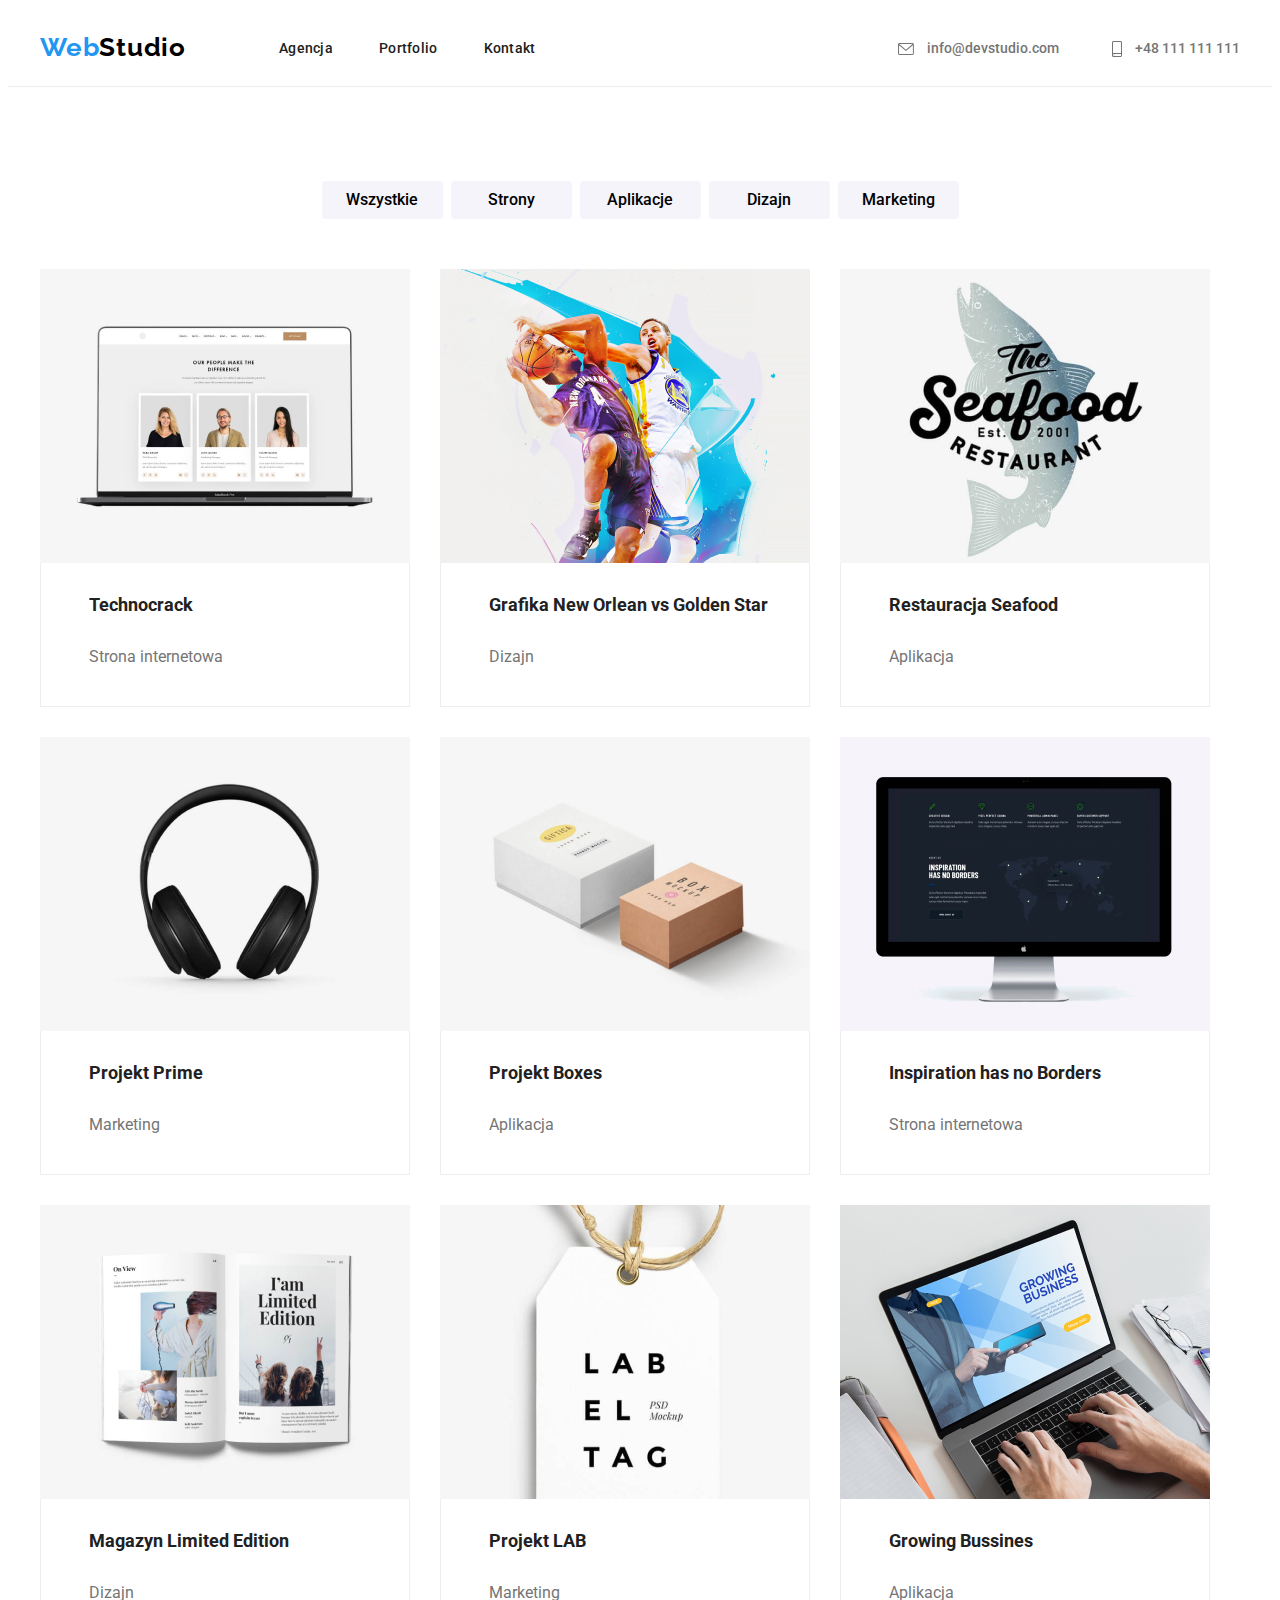
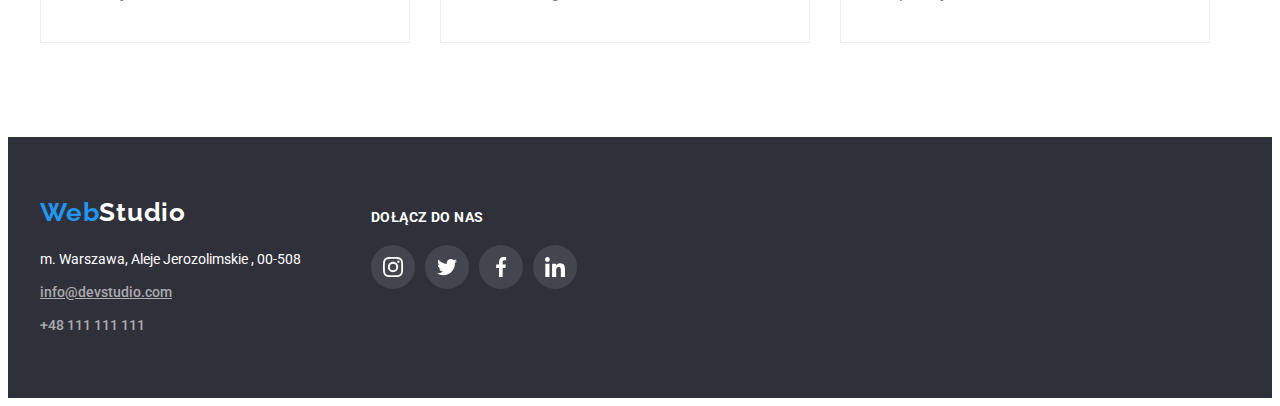
==== commit 06fc5709: "Update 11/12/2022 g. 14:35" ====
--- a/portfolio.html
+++ b/portfolio.html
@@ -105,8 +105,8 @@
                             height="294"
                         />
                         <div>
-                            <span class="img-title">Technocrack</span>
-                            <span class="img-description"
+                            <span class="img-title-portfolio">Technocrack</span>
+                            <span class="img-description-portfolio"
                                 >Strona internetowa</span
                             >
                         </div>
@@ -119,10 +119,12 @@
                             height="294"
                         />
                         <div>
-                            <span class="img-title"
+                            <span class="img-title-portfolio"
                                 >Grafika New Orlean vs Golden Star</span
                             >
-                            <span class="img-description">Dizajn</span>
+                            <span class="img-description-portfolio"
+                                >Dizajn</span
+                            >
                         </div>
                     </li>
                     <li class="img-item">
@@ -133,8 +135,12 @@
                             height="294"
                         />
                         <div>
-                            <span class="img-title">Restauracja Seafood</span>
-                            <span class="img-description">Aplikacja</span>
+                            <span class="img-title-portfolio"
+                                >Restauracja Seafood</span
+                            >
+                            <span class="img-description-portfolio"
+                                >Aplikacja</span
+                            >
                         </div>
                     </li>
                     <li class="img-item">
@@ -145,8 +151,12 @@
                             height="294"
                         />
                         <div>
-                            <span class="img-title">Projekt Prime</span>
-                            <span class="img-description">Marketing</span>
+                            <span class="img-title-portfolio"
+                                >Projekt Prime</span
+                            >
+                            <span class="img-description-portfolio"
+                                >Marketing</span
+                            >
                         </div>
                     </li>
                     <li class="img-item">
@@ -157,8 +167,12 @@
                             height="294"
                         />
                         <div>
-                            <span class="img-title">Projekt Boxes</span>
-                            <span class="img-description">Aplikacja</span>
+                            <span class="img-title-portfolio"
+                                >Projekt Boxes</span
+                            >
+                            <span class="img-description-portfolio"
+                                >Aplikacja</span
+                            >
                         </div>
                     </li>
                     <li class="img-item">
@@ -169,10 +183,10 @@
                             height="294"
                         />
                         <div>
-                            <span class="img-title"
+                            <span class="img-title-portfolio"
                                 >Inspiration has no Borders</span
                             >
-                            <span class="img-description"
+                            <span class="img-description-portfolio"
                                 >Strona internetowa</span
                             >
                         </div>
@@ -185,10 +199,12 @@
                             height="294"
                         />
                         <div>
-                            <span class="img-title"
+                            <span class="img-title-portfolio"
                                 >Magazyn Limited Edition</span
                             >
-                            <span class="img-description">Dizajn</span>
+                            <span class="img-description-portfolio"
+                                >Dizajn</span
+                            >
                         </div>
                     </li>
                     <li class="img-item">
@@ -199,8 +215,10 @@
                             height="294"
                         />
                         <div>
-                            <span class="img-title">Projekt LAB</span>
-                            <span class="img-description">Marketing</span>
+                            <span class="img-title-portfolio">Projekt LAB</span>
+                            <span class="img-description-portfolio"
+                                >Marketing</span
+                            >
                         </div>
                     </li>
                     <li class="img-item">
@@ -211,8 +229,12 @@
                             height="294"
                         />
                         <div>
-                            <span class="img-title">Growing Bussines</span>
-                            <span class="img-description">Aplikacja</span>
+                            <span class="img-title-portfolio"
+                                >Growing Bussines</span
+                            >
+                            <span class="img-description-portfolio"
+                                >Aplikacja</span
+                            >
                         </div>
                     </li>
                 </ul>
--- a/css/styles.css
+++ b/css/styles.css
@@ -260,7 +260,7 @@
 .team {
     background-color: #f5f4fa;
 }
-.team > .container > h2 {
+.team-header {
     font-size: 36px;
     text-align: center;
     padding-bottom: 50px;
@@ -359,17 +359,34 @@
 .img-info {
     padding: 30px 0;
 }
-.img-title {
+.img-title-index {
+    color: var(--grey-background);
+    font-weight: 500;
+    font-size: 16px;
+    line-height: 1.19px;
+    letter-spacing: 0.03em;
+    margin-bottom: 20px;
+    display: block;
+}
+.img-description-index {
+    color: var(--light-grey);
+    margin-bottom: 16px;
+    font-weight: 400;
+    font-size: 16px;
+    line-height: 1.19px;
+    letter-spacing: 0.03em;
+    display: block;
+}
+.img-title-portfolio {
     color: var(--grey-background);
     font-weight: 700;
     font-size: 18px;
     line-height: 2;
-    margin-bottom: 10px;
+    margin-bottom: 0px;
     display: block;
 }
-.img-description {
+.img-description-portfolio {
     color: var(--light-grey);
-    margin-bottom: 16px;
     display: block;
 }
 
